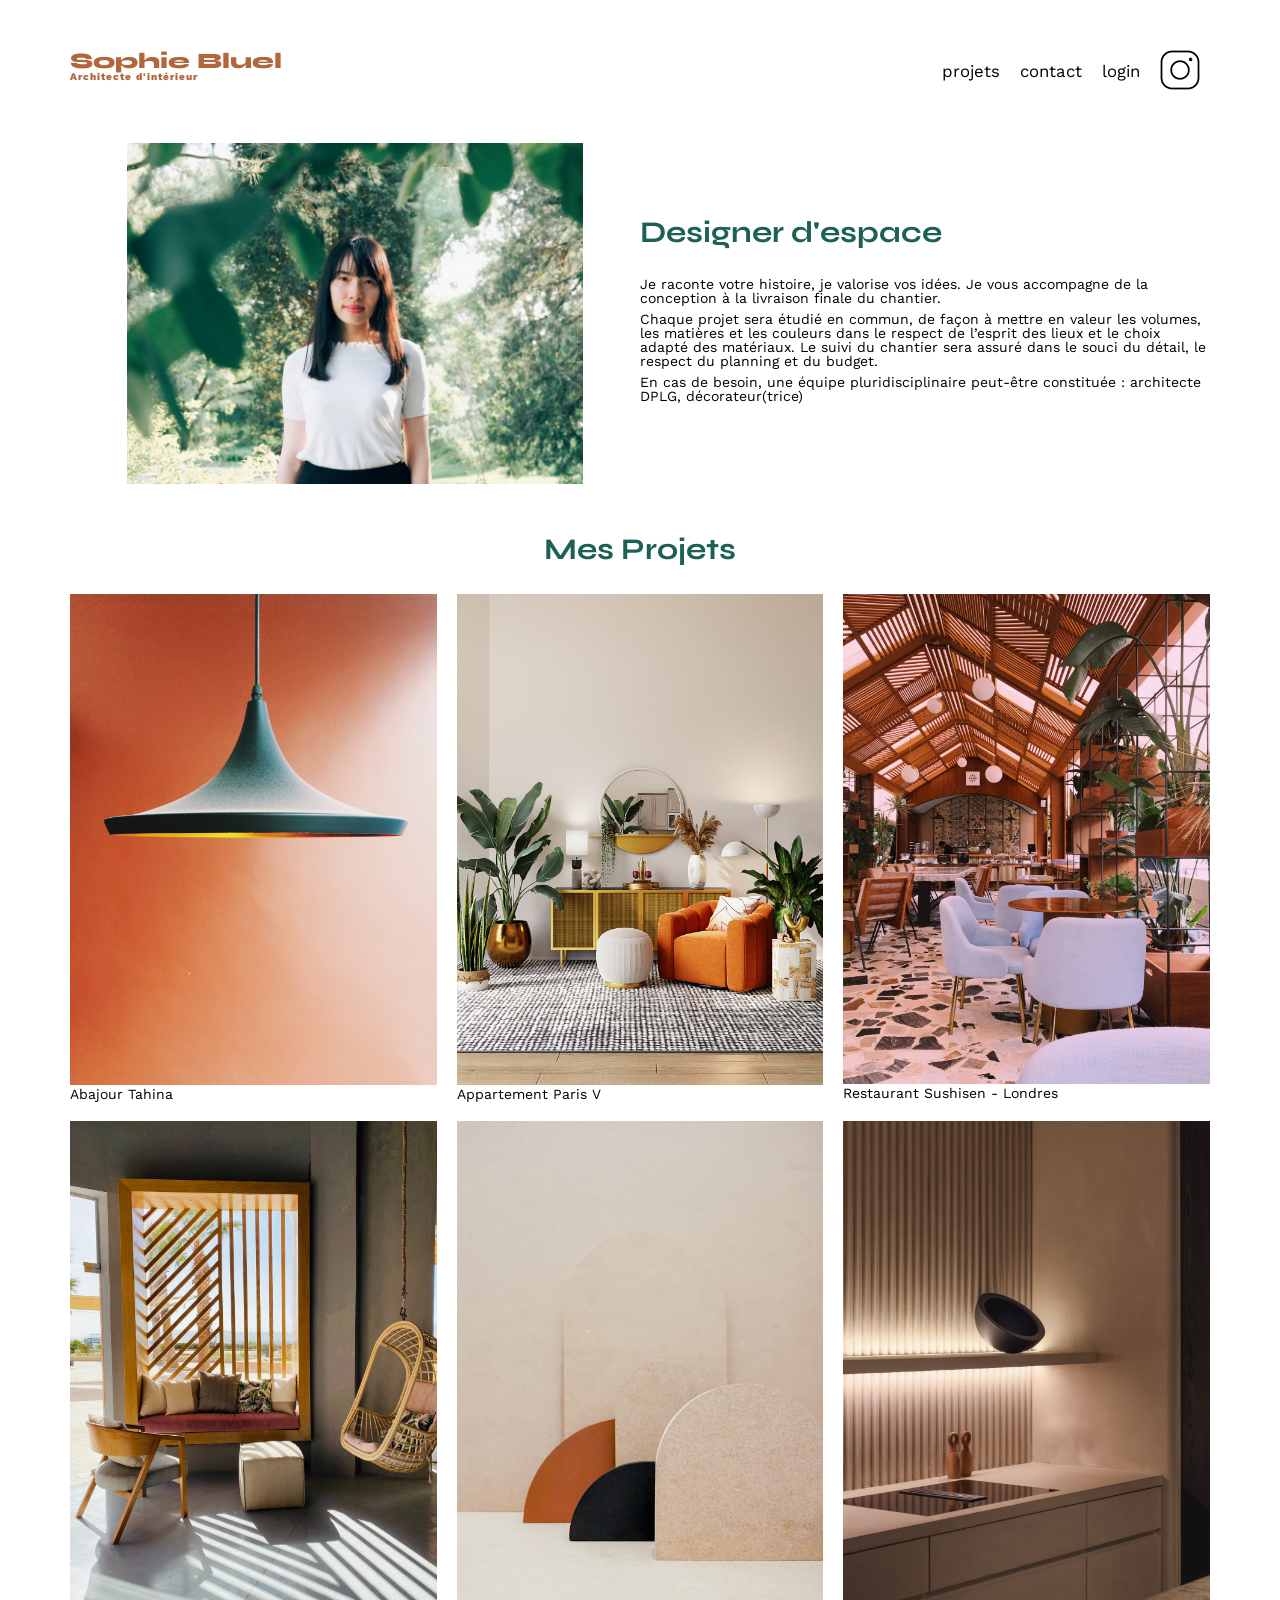
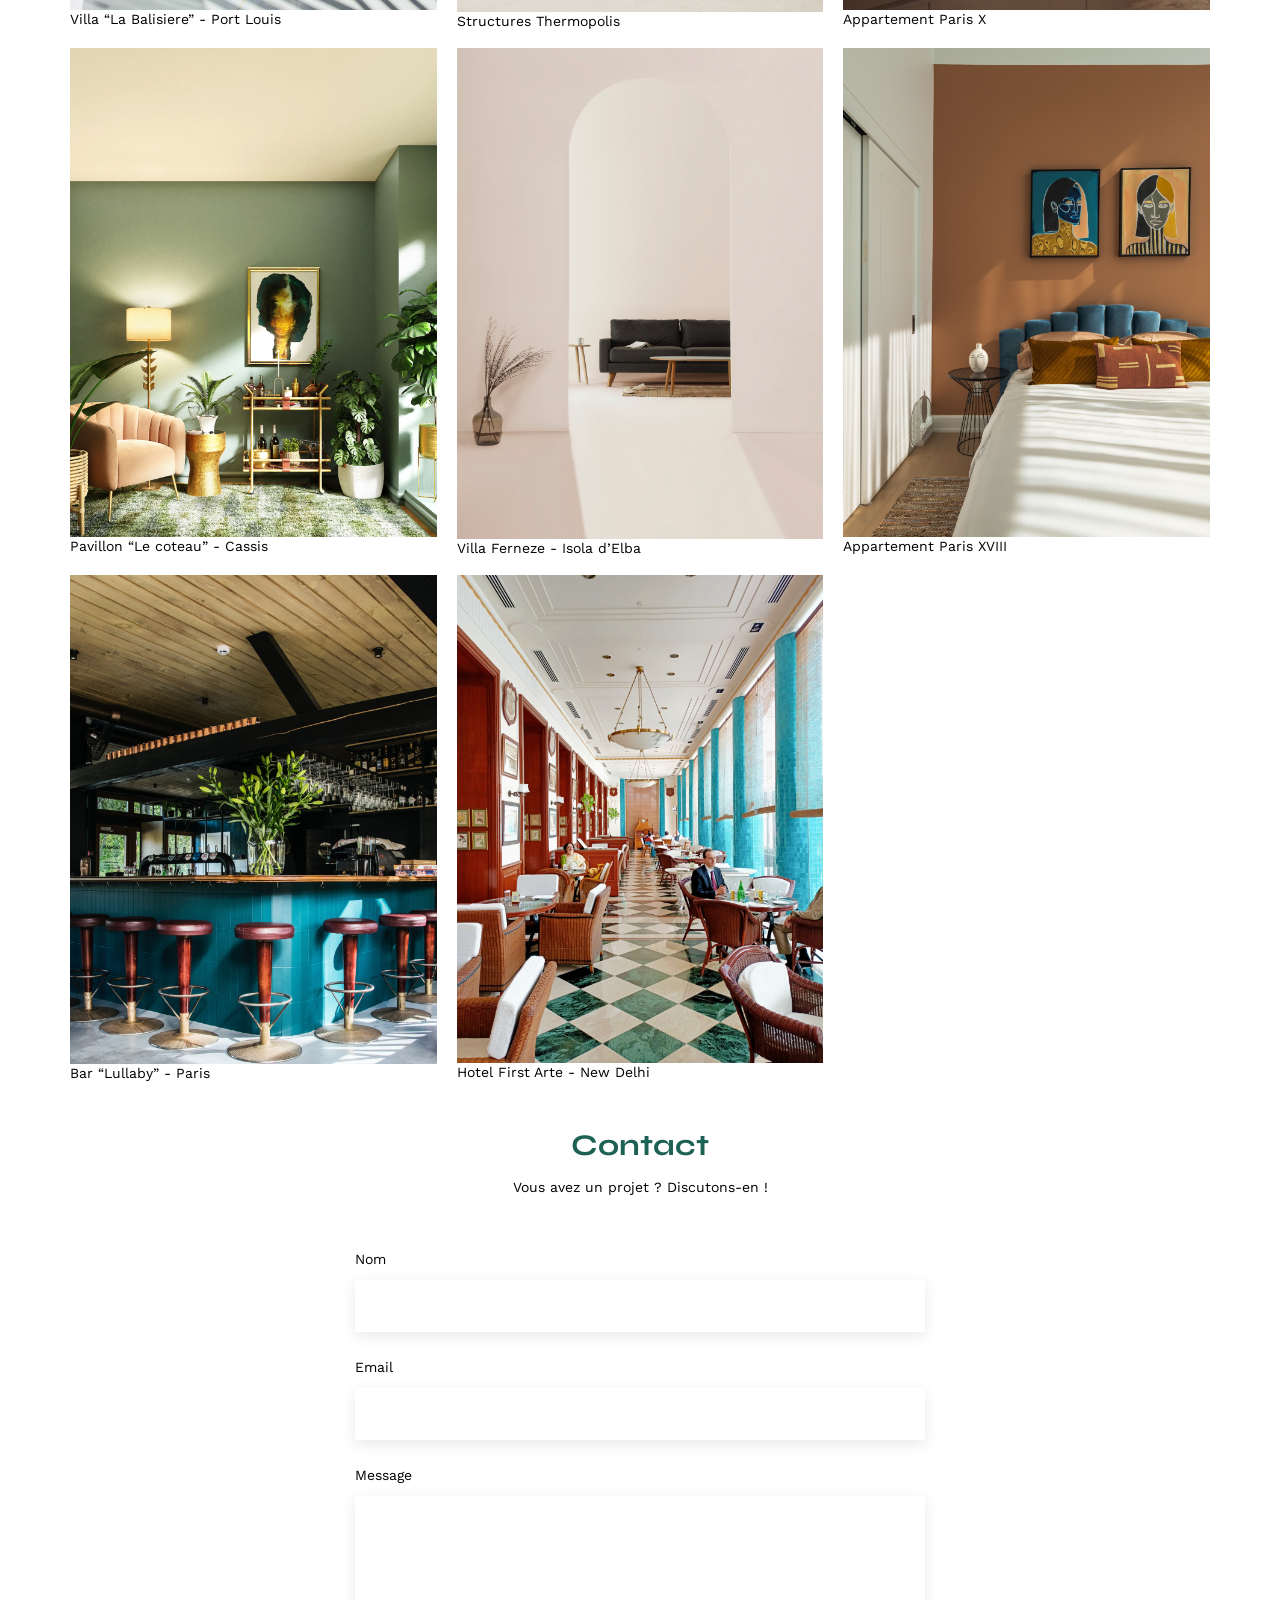
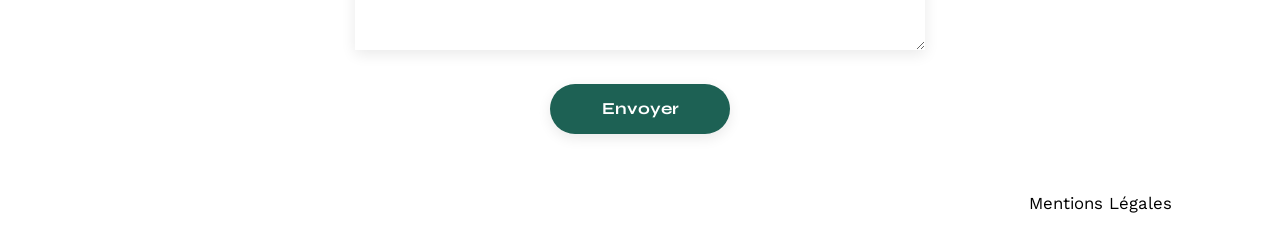
==== FrontEnd/index.html @ 7cd0a364 "ajout des fichiers de depart" ====
<!DOCTYPE html>
<html lang="fr">
<head>
	<meta charset="UTF-8">
	<title>Sophie Bluel - Architecte d'intérieur</title>
	<meta name="viewport" content="width=device-width, initial-scale=1.0">
	<link rel="preconnect" href="https://fonts.googleapis.com">
	<link rel="preconnect" href="https://fonts.gstatic.com" crossorigin>
	<link href="https://fonts.googleapis.com/css2?family=Syne:wght@700;800&family=Work+Sans&display=swap" rel="stylesheet">
	<meta name="description" content="">
	<link rel="stylesheet" href="./assets/style.css">
</head>
<body>
<header>
	<h1>Sophie Bluel <span>Architecte d'intérieur</span></h1>
	<nav>
		<ul>
			<li>projets</li>
			<li>contact</li>
			<li>login</li>
			<li><img src="./assets/icons/instagram.png" alt="Instagram"></li>
		</ul>
	</nav>
</header>
<main>
	<section id="introduction">
		<figure>
			<img src="./assets/images/sophie-bluel.png" alt="">
		</figure>
		<article>
			<h2>Designer d'espace</h2>
			<p>Je raconte votre histoire, je valorise vos idées. Je vous accompagne de la conception à la livraison finale du chantier.</p>
			<p>Chaque projet sera étudié en commun, de façon à mettre en valeur les volumes, les matières et les couleurs dans le respect de l’esprit des lieux et le choix adapté des matériaux. Le suivi du chantier sera assuré dans le souci du détail, le respect du planning et du budget.</p>
			<p>En cas de besoin, une équipe pluridisciplinaire peut-être constituée : architecte DPLG, décorateur(trice)</p>
		</article>
	</section>
	<section id="portfolio">
		<h2>Mes Projets</h2>
		<div class="gallery">
			<figure>
				<img src="assets/images/abajour-tahina.png" alt="Abajour Tahina">
				<figcaption>Abajour Tahina</figcaption>
			</figure>
			<figure>
				<img src="assets/images/appartement-paris-v.png" alt="Appartement Paris V">
				<figcaption>Appartement Paris V</figcaption>
			</figure>
			<figure>
				<img src="assets/images/restaurant-sushisen-londres.png" alt="Restaurant Sushisen - Londres">
				<figcaption>Restaurant Sushisen - Londres</figcaption>
			</figure>
			<figure>
				<img src="assets/images/la-balisiere.png" alt="Villa “La Balisiere” - Port Louis">
				<figcaption>Villa “La Balisiere” - Port Louis</figcaption>
			</figure>
			<figure>
				<img src="assets/images/structures-thermopolis.png" alt="Structures Thermopolis">
				<figcaption>Structures Thermopolis</figcaption>
			</figure>
			<figure>
				<img src="assets/images/appartement-paris-x.png" alt="Appartement Paris X">
				<figcaption>Appartement Paris X</figcaption>
			</figure>
			<figure>
				<img src="assets/images/le-coteau-cassis.png" alt="Pavillon “Le coteau” - Cassis">
				<figcaption>Pavillon “Le coteau” - Cassis</figcaption>
			</figure>
			<figure>
				<img src="assets/images/villa-ferneze.png" alt="Villa Ferneze - Isola d’Elba">
				<figcaption>Villa Ferneze - Isola d’Elba</figcaption>
			</figure>
			<figure>
				<img src="assets/images/appartement-paris-xviii.png" alt="Appartement Paris XVIII">
				<figcaption>Appartement Paris XVIII</figcaption>
			</figure>
			<figure>
				<img src="assets/images/bar-lullaby-paris.png" alt="Bar “Lullaby” - Paris">
				<figcaption>Bar “Lullaby” - Paris</figcaption>
			</figure>
			<figure>
				<img src="assets/images/hotel-first-arte-new-delhi.png" alt="Hotel First Arte - New Delhi">
				<figcaption>Hotel First Arte - New Delhi</figcaption>
			</figure>
		</div>
	</section>
	<section id="contact">
		<h2>Contact</h2>
		<p>Vous avez un projet ? Discutons-en !</p>
		<form action="#" method="post">
			<label for="name">Nom</label>
			<input type="text" name="name" id="name">
			<label for="email">Email</label>
			<input type="email" name="email" id="email">
			<label for="message">Message</label>
			<textarea name="message" id="message" cols="30" rows="10"></textarea>
			<input type="submit" value="Envoyer">
		</form>
	</section>
</main>

<footer>
	<nav>
		<ul>
			<li>Mentions Légales</li>
		</ul>
	</nav>
</footer>
</body>
</html>
---- FrontEnd/assets/style.css ----
/* http://meyerweb.com/eric/tools/css/reset/
   v2.0 | 20110126
   License: none (public domain)
*/

html, body, div, span, applet, object, iframe,
h1, h2, h3, h4, h5, h6, p, blockquote, pre,
a, abbr, acronym, address, big, cite, code,
del, dfn, em, img, ins, kbd, q, s, samp,
small, strike, strong, sub, sup, tt, var,
b, u, i, center,
dl, dt, dd, ol, ul, li,
fieldset, form, label, legend,
table, caption, tbody, tfoot, thead, tr, th, td,
article, aside, canvas, details, embed,
figure, figcaption, footer, header, hgroup,
menu, nav, output, ruby, section, summary,
time, mark, audio, video {
	margin: 0;
	padding: 0;
	border: 0;
	font-size: 100%;
	font: inherit;
	vertical-align: baseline;
}
/* HTML5 display-role reset for older browsers */
article, aside, details, figcaption, figure,
footer, header, hgroup, menu, nav, section {
	display: block;
}
body {
	line-height: 1;
}
ol, ul {
	list-style: none;
}
blockquote, q {
	quotes: none;
}
blockquote:before, blockquote:after,
q:before, q:after {
	content: '';
	content: none;
}
table {
	border-collapse: collapse;
	border-spacing: 0;
}
/** end reset css**/
body {
	max-width: 1140px;
	margin:auto;
	font-family: 'Work Sans' ;
	font-size: 14px;
}
header {
	display: flex;
	justify-content: space-between;
	margin: 50px 0
}
section {
	margin: 50px 0
}

h1{
	display: flex;
	flex-direction: column;
	font-family: 'Syne';
	font-size: 22px;
	font-weight: 800;
	color: #B1663C
}

h1 > span {
	font-family: 'Work Sans';
	font-size:10px;
	letter-spacing: 0.1em;
;
}

h2{
	font-family: 'Syne';
	font-weight: 700;
	font-size: 30px;
	color: #1D6154
}
nav ul {
	display: flex;
	align-items: center;
	list-style-type: none;

}
nav li {
	padding: 0 10px;
	font-size: 1.2em;
}

li:hover {
	color: #B1663C;
}
#introduction {
	display: flex;
	align-items: center;
}
#introduction figure {
	flex: 1
}
#introduction img {
	display: block;
	margin: auto;
	width: 80%;
}

#introduction article {
	flex: 1
}
#introduction h2 {
	margin-bottom: 1em;
}

#introduction p {
	margin-bottom: 0.5em;
}
#portfolio h2 {
	text-align: center;
	margin-bottom: 1em;
}
.gallery {
	width: 100%;
	display: grid;
	grid-template-columns: 1fr 1fr 1fr;
	grid-column-gap: 20px;
	grid-row-gap: 20px;
}

.gallery img {
	width: 100%;

}
#contact {
	width: 50%;
margin: auto;
}
#contact > * {
	text-align: center;

}
#contact h2{
	margin-bottom: 20px;
}
#contact form {
	text-align: left;
	margin-top:30px;
	display: flex;
	flex-direction: column;
}

#contact input {
	height: 50px;
	font-size: 1.2em;
	border: none;
	box-shadow: 0px 4px 14px rgba(0, 0, 0, 0.09);
}
#contact label {
	margin: 2em 0 1em 0;
}
#contact textarea {
	border: none;
	box-shadow: 0px 4px 14px rgba(0, 0, 0, 0.09);
}

input[type="submit"]{
	font-family: 'Syne';
	font-weight: 700;
	color: white;
	background-color: #1D6154;
	margin : 2em auto ;
	width: 180px;
	text-align: center;
	border-radius: 60px ;
}

footer nav ul {
	display: flex;
	justify-content: flex-end;
	margin: 2em
}
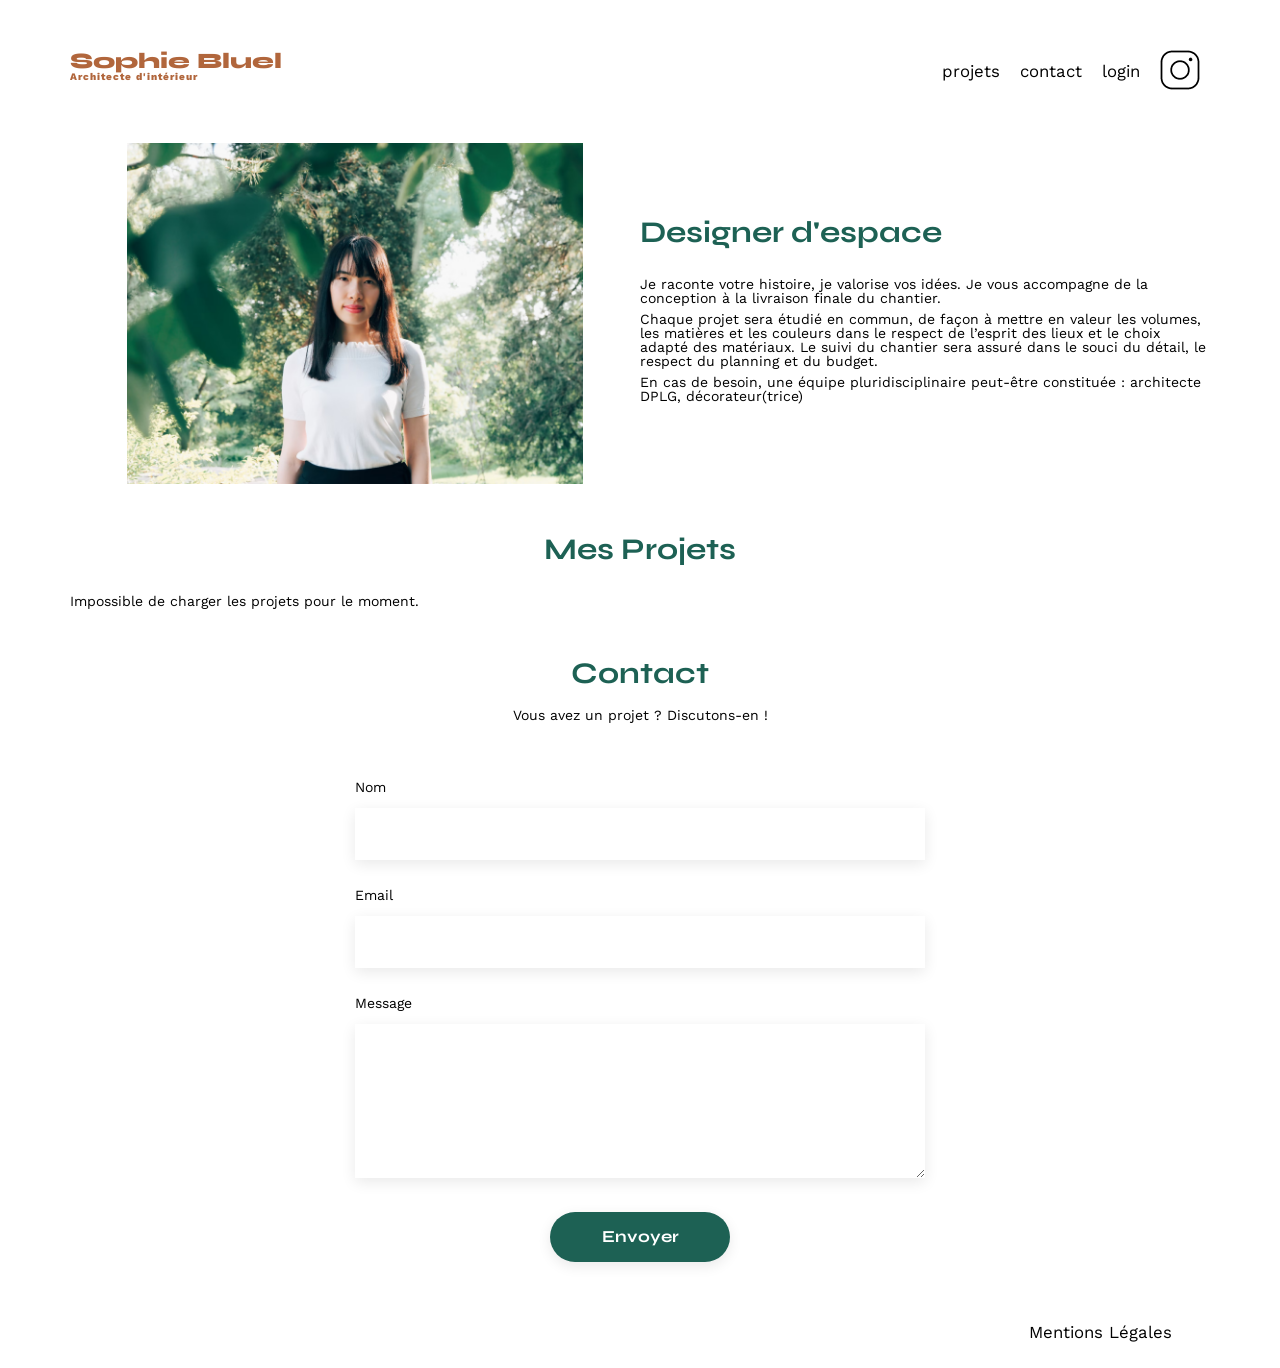
==== commit 6cd35555: "feat: affichage dynamique de la galerie via GET /works" ====
--- a/FrontEnd/index.html
+++ b/FrontEnd/index.html
@@ -11,14 +11,14 @@
 	<link rel="stylesheet" href="./assets/style.css">
 </head>
 <body>
-<header>
-	<h1>Sophie Bluel <span>Architecte d'intérieur</span></h1>
-	<nav>
-		<ul>
-			<li>projets</li>
-			<li>contact</li>
-			<li>login</li>
-			<li><img src="./assets/icons/instagram.png" alt="Instagram"></li>
+	<header>
+		<h1>Sophie Bluel <span>Architecte d'intérieur</span></h1>
+		<nav>
+			<ul>
+				<li>projets</li>
+				<li>contact</li>
+				<li>login</li>
+				<li><img src="./assets/icons/instagram.png" alt="Instagram"></li>
 		</ul>
 	</nav>
 </header>
@@ -37,50 +37,6 @@
 	<section id="portfolio">
 		<h2>Mes Projets</h2>
 		<div class="gallery">
-			<figure>
-				<img src="assets/images/abajour-tahina.png" alt="Abajour Tahina">
-				<figcaption>Abajour Tahina</figcaption>
-			</figure>
-			<figure>
-				<img src="assets/images/appartement-paris-v.png" alt="Appartement Paris V">
-				<figcaption>Appartement Paris V</figcaption>
-			</figure>
-			<figure>
-				<img src="assets/images/restaurant-sushisen-londres.png" alt="Restaurant Sushisen - Londres">
-				<figcaption>Restaurant Sushisen - Londres</figcaption>
-			</figure>
-			<figure>
-				<img src="assets/images/la-balisiere.png" alt="Villa “La Balisiere” - Port Louis">
-				<figcaption>Villa “La Balisiere” - Port Louis</figcaption>
-			</figure>
-			<figure>
-				<img src="assets/images/structures-thermopolis.png" alt="Structures Thermopolis">
-				<figcaption>Structures Thermopolis</figcaption>
-			</figure>
-			<figure>
-				<img src="assets/images/appartement-paris-x.png" alt="Appartement Paris X">
-				<figcaption>Appartement Paris X</figcaption>
-			</figure>
-			<figure>
-				<img src="assets/images/le-coteau-cassis.png" alt="Pavillon “Le coteau” - Cassis">
-				<figcaption>Pavillon “Le coteau” - Cassis</figcaption>
-			</figure>
-			<figure>
-				<img src="assets/images/villa-ferneze.png" alt="Villa Ferneze - Isola d’Elba">
-				<figcaption>Villa Ferneze - Isola d’Elba</figcaption>
-			</figure>
-			<figure>
-				<img src="assets/images/appartement-paris-xviii.png" alt="Appartement Paris XVIII">
-				<figcaption>Appartement Paris XVIII</figcaption>
-			</figure>
-			<figure>
-				<img src="assets/images/bar-lullaby-paris.png" alt="Bar “Lullaby” - Paris">
-				<figcaption>Bar “Lullaby” - Paris</figcaption>
-			</figure>
-			<figure>
-				<img src="assets/images/hotel-first-arte-new-delhi.png" alt="Hotel First Arte - New Delhi">
-				<figcaption>Hotel First Arte - New Delhi</figcaption>
-			</figure>
 		</div>
 	</section>
 	<section id="contact">
@@ -105,5 +61,6 @@
 		</ul>
 	</nav>
 </footer>
+<script src="./assets/script.js"></script>
 </body>
 </html>
